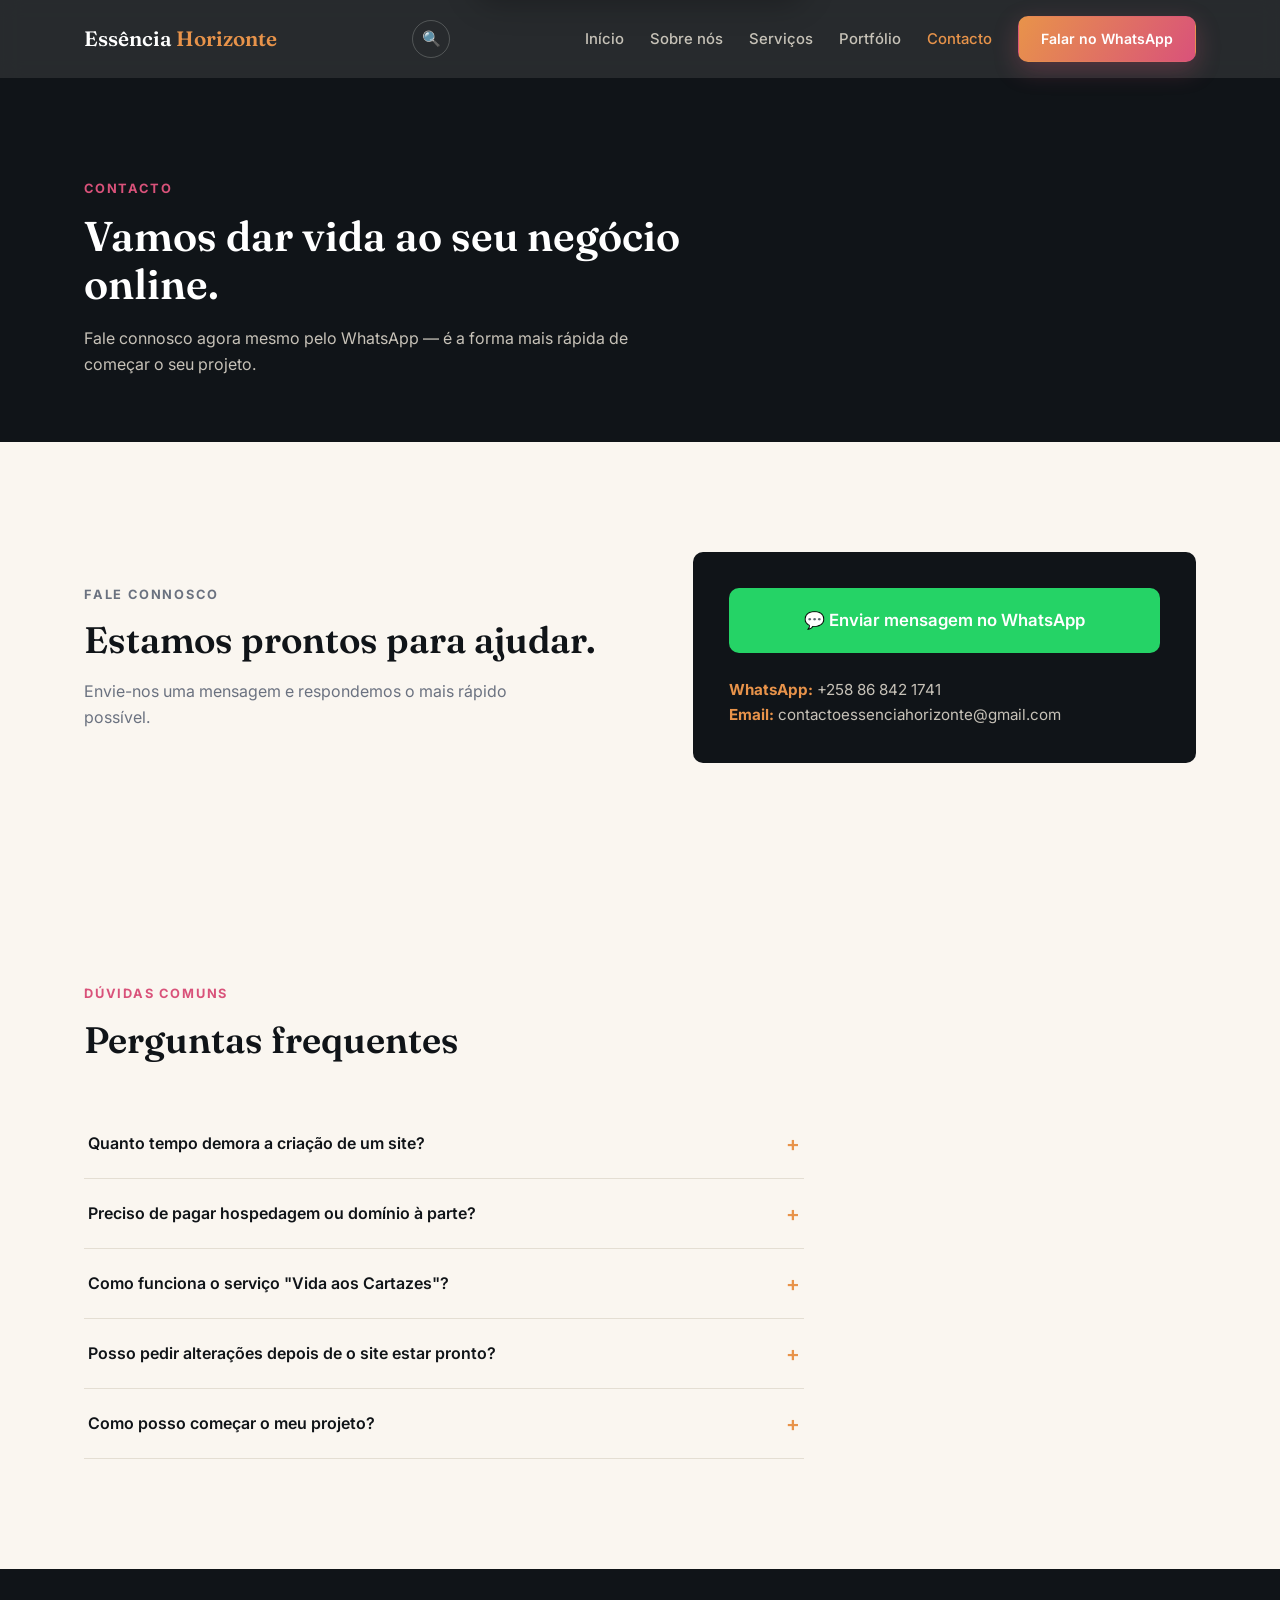
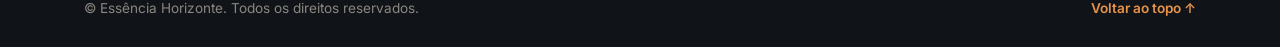
==== contacto.html @ df449568 "Add files via upload" ====
<!DOCTYPE html>
<html lang="pt-MZ">
<head>
<meta charset="UTF-8">
<meta name="viewport" content="width=device-width, initial-scale=1.0">
<title>Contacto — Essência Horizonte</title>
<meta name="description" content="Fale com a Essência Horizonte pelo WhatsApp ou email. Perguntas frequentes sobre os nossos serviços.">
<link rel="preconnect" href="https://fonts.googleapis.com">
<link rel="preconnect" href="https://fonts.gstatic.com" crossorigin>
<link href="https://fonts.googleapis.com/css2?family=Fraunces:opsz,wght@9..144,500;9..144,600&family=Inter:wght@400;500;600;700&display=swap" rel="stylesheet">
<link rel="stylesheet" href="style.css">
</head>
<body>

<div class="boas-vindas" id="boasVindas">
  <span>👋 Bem-vindo(a) à <strong>Essência Horizonte</strong></span>
  <button class="boas-vindas-fechar" id="fecharBoasVindas" aria-label="Fechar mensagem">✕</button>
</div>

<div class="pesquisa-overlay" id="pesquisaOverlay">
  <div class="pesquisa-caixa">
    <div class="pesquisa-input-linha">
      <span aria-hidden="true">🔍</span>
      <input type="text" id="pesquisaInput" placeholder="Pesquisar no site... ex: preços, cartazes, contacto">
      <button class="pesquisa-fechar" id="fecharPesquisa" aria-label="Fechar pesquisa">✕</button>
    </div>
    <p class="pesquisa-etiqueta">Pesquisas frequentes</p>
    <ul class="pesquisa-lista" id="pesquisaLista"></ul>
  </div>
</div>

<header class="site-header" id="topo">
  <div class="container header-inner">
    <a href="index.html" class="logo">Essência <span>Horizonte</span></a>
    <div class="header-acoes">
      <button class="icone-pesquisa" id="abrirPesquisa" aria-label="Abrir pesquisa">🔍</button>
      <button class="menu-toggle" id="menuToggle" aria-label="Abrir menu" aria-expanded="false">
        <span></span><span></span><span></span>
      </button>
    </div>
    <nav class="main-nav" id="mainNav">
      <a href="index.html">Início</a>
      <a href="index.html#sobre">Sobre nós</a>
      <a href="servicos.html">Serviços</a>
      <a href="portfolio.html">Portfólio</a>
      <a href="contacto.html" class="ativo">Contacto</a>
      <a href="#" class="btn btn-primary btn-nav whatsapp-link" target="_blank" rel="noopener">Falar no WhatsApp</a>
    </nav>
  </div>
</header>

<main>

  <section class="pagina-hero">
    <div class="container">
      <p class="eyebrow">Contacto</p>
      <h1>Vamos dar vida ao seu negócio online.</h1>
      <p class="pagina-hero-lead">Fale connosco agora mesmo pelo WhatsApp — é a forma mais rápida de começar o seu projeto.</p>
    </div>
  </section>

  <section class="contacto" id="contacto">
    <div class="container contacto-grid">
      <div class="contacto-texto">
        <p class="eyebrow">Fale connosco</p>
        <h2>Estamos prontos para ajudar.</h2>
        <p>Envie-nos uma mensagem e respondemos o mais rápido possível.</p>
      </div>
      <div class="contacto-card">
        <a href="#" class="btn btn-whatsapp whatsapp-link" target="_blank" rel="noopener">💬 Enviar mensagem no WhatsApp</a>
        <div class="contacto-info">
          <p><strong>WhatsApp:</strong> +258 86 842 1741</p>
          <p><strong>Email:</strong> contactoessenciahorizonte@gmail.com</p>
        </div>
      </div>
    </div>
  </section>

  <section class="faq" id="faq">
    <div class="container">
      <p class="eyebrow">Dúvidas comuns</p>
      <h2>Perguntas frequentes</h2>

      <div class="faq-lista">
        <div class="faq-item">
          <button class="faq-pergunta" aria-expanded="false">
            <span>Quanto tempo demora a criação de um site?</span>
            <span class="faq-icone" aria-hidden="true">+</span>
          </button>
          <div class="faq-resposta"><p>Depende da complexidade do projeto. Depois de percebermos o que o seu negócio precisa, damos-lhe um prazo claro antes de começarmos.</p></div>
        </div>

        <div class="faq-item">
          <button class="faq-pergunta" aria-expanded="false">
            <span>Preciso de pagar hospedagem ou domínio à parte?</span>
            <span class="faq-icone" aria-hidden="true">+</span>
          </button>
          <div class="faq-resposta"><p>Explicamos todas as opções disponíveis antes de avançar, para que saiba exatamente o que está incluído e o que é opcional, sem surpresas.</p></div>
        </div>

        <div class="faq-item">
          <button class="faq-pergunta" aria-expanded="false">
            <span>Como funciona o serviço "Vida aos Cartazes"?</span>
            <span class="faq-icone" aria-hidden="true">+</span>
          </button>
          <div class="faq-resposta"><p>Envia-nos o seu cartaz e, em pouco tempo, devolvemos uma versão animada, pronta para partilhar nas redes sociais e no WhatsApp.</p></div>
        </div>

        <div class="faq-item">
          <button class="faq-pergunta" aria-expanded="false">
            <span>Posso pedir alterações depois de o site estar pronto?</span>
            <span class="faq-icone" aria-hidden="true">+</span>
          </button>
          <div class="faq-resposta"><p>Sim. Continuamos disponíveis após a entrega para ajustes e dúvidas que possam surgir.</p></div>
        </div>

        <div class="faq-item">
          <button class="faq-pergunta" aria-expanded="false">
            <span>Como posso começar o meu projeto?</span>
            <span class="faq-icone" aria-hidden="true">+</span>
          </button>
          <div class="faq-resposta"><p>Basta enviar-nos uma mensagem pelo WhatsApp através do botão no topo do site. Respondemos o mais rápido possível.</p></div>
        </div>
      </div>
    </div>
  </section>

</main>

<footer class="site-footer">
  <div class="container footer-inner">
    <p>&copy; <span id="anoAtual"></span> Essência Horizonte. Todos os direitos reservados.</p>
    <a href="#topo" class="voltar-topo">Voltar ao topo ↑</a>
  </div>
</footer>

<script src="script.js"></script>
</body>
</html>
---- style.css ----
/* =====================================================================
   ESSÊNCIA HORIZONTE — style.css
   -----------------------------------------------------------------
   COMO ESTE FICHEIRO ESTÁ ORGANIZADO (lê isto primeiro):
   1. Variáveis (:root)      → cores e fontes num só lugar
   2. Base                   → estilos gerais do site
   3. Botões
   4. Boas-vindas e Pesquisa (novo)
   5. Cabeçalho / Menu
   6. Hero (secção inicial)
   7. Sobre nós / Equipa / Valores
   8. Serviços (+ animação "cartaz vivo")
   9. Como funciona (novo)
   10. Brevemente
   11. Perguntas frequentes (novo)
   12. Contacto
   13. Rodapé
   14. Responsivo (celular)
   ===================================================================== */


/* ---------------------------------------------------------------
   1. VARIÁVEIS — as mesmas cores de sempre, mude aqui se quiser
   --------------------------------------------------------------- */
:root {
  --tinta: #101418;          /* fundo escuro principal */
  --tinta-2: #171C22;        /* fundo escuro secundário (cartões) */
  --ambar: #E8934A;          /* laranja "nascer do sol" */
  --rosa: #D9527A;           /* rosa "pôr do sol" */
  --papel: #FAF6F0;          /* fundo claro (secções) */
  --branco: #FFFFFF;
  --cinza-texto: #6B7280;
  --cinza-linha: #E4DED3;
  --whatsapp: #25D366;

  --fonte-titulo: "Fraunces", serif;
  --fonte-texto: "Inter", sans-serif;

  --raio: 10px;
  --transicao: 0.25s ease;
}

/* ---------------------------------------------------------------
   2. BASE
   --------------------------------------------------------------- */
* { box-sizing: border-box; margin: 0; padding: 0; }
html { scroll-behavior: smooth; overflow-x: hidden; }

body {
  font-family: var(--fonte-texto);
  color: var(--tinta);
  background: var(--papel);
  line-height: 1.65;
  -webkit-font-smoothing: antialiased;
  overflow-x: hidden;
  width: 100%;
}

.container {
  width: 100%;
  max-width: 1160px;
  margin: 0 auto;
  padding: 0 24px;
}

h1, h2, h3 { font-family: var(--fonte-titulo); line-height: 1.15; }

a { color: inherit; text-decoration: none; }

.eyebrow {
  font-size: 0.8rem;
  font-weight: 700;
  letter-spacing: 0.14em;
  text-transform: uppercase;
  color: var(--rosa);
  margin-bottom: 14px;
}

a:focus-visible, button:focus-visible, [tabindex]:focus-visible {
  outline: 2px solid var(--ambar);
  outline-offset: 3px;
}

/* ---------------------------------------------------------------
   3. BOTÕES
   --------------------------------------------------------------- */
.btn {
  display: inline-flex;
  align-items: center;
  gap: 8px;
  padding: 15px 30px;
  border-radius: var(--raio);
  font-weight: 600;
  font-size: 0.95rem;
  border: 1px solid transparent;
  cursor: pointer;
  transition: transform var(--transicao), background var(--transicao), border-color var(--transicao), box-shadow var(--transicao);
}
.btn:hover { transform: translateY(-2px); }

.btn-primary {
  background: linear-gradient(120deg, var(--ambar), var(--rosa));
  color: var(--branco);
  box-shadow: 0 8px 24px rgba(217, 82, 122, 0.28);
}
.btn-primary:hover { box-shadow: 0 12px 28px rgba(217, 82, 122, 0.4); }

.btn-ghost {
  background: transparent;
  border-color: rgba(255,255,255,0.3);
  color: var(--branco);
}
.btn-ghost:hover { border-color: var(--ambar); color: var(--ambar); }

.btn-whatsapp {
  background: var(--whatsapp);
  color: var(--branco);
  width: 100%;
  justify-content: center;
  font-size: 1.05rem;
  padding: 18px 30px;
}
.btn-whatsapp:hover { background: #1EBE59; }

.btn-nav { padding: 10px 22px; font-size: 0.88rem; }

/* ---------------------------------------------------------------
   4. BOAS-VINDAS E PESQUISA (novo)
   --------------------------------------------------------------- */

/* Faixa de boas-vindas no topo, desaparece sozinha */
.boas-vindas {
  position: fixed;
  top: 14px;
  left: 50%;
  transform: translateX(-50%) translateY(-140%);
  z-index: 300;
  display: flex;
  align-items: center;
  gap: 14px;
  background: var(--tinta);
  color: var(--branco);
  border: 1px solid rgba(232,147,74,0.4);
  padding: 12px 18px;
  border-radius: 999px;
  font-size: 0.9rem;
  font-weight: 500;
  box-shadow: 0 10px 30px rgba(0,0,0,0.25);
  transition: transform 0.5s ease;
  max-width: calc(100vw - 32px);
  white-space: normal;
}
.boas-vindas.mostrar { transform: translateX(-50%) translateY(0); }
.boas-vindas strong { color: var(--ambar); }
.boas-vindas-fechar {
  background: none; border: none; color: #8A8680;
  cursor: pointer; font-size: 0.9rem; line-height: 1;
}
.boas-vindas-fechar:hover { color: var(--branco); }

/* Ícone de pesquisa no cabeçalho */
.header-acoes { display: flex; align-items: center; gap: 12px; }
.icone-pesquisa {
  background: none;
  border: 1px solid rgba(255,255,255,0.2);
  color: var(--branco);
  width: 38px; height: 38px;
  border-radius: 50%;
  cursor: pointer;
  font-size: 0.95rem;
  transition: border-color var(--transicao), transform var(--transicao);
}
.icone-pesquisa:hover { border-color: var(--ambar); transform: scale(1.05); }

/* Caixa de pesquisa em ecrã cheio */
.pesquisa-overlay {
  position: fixed;
  inset: 0;
  z-index: 400;
  background: rgba(16, 20, 24, 0.92);
  backdrop-filter: blur(6px);
  display: flex;
  align-items: flex-start;
  justify-content: center;
  padding: 90px 20px;
  opacity: 0;
  pointer-events: none;
  transition: opacity var(--transicao);
}
.pesquisa-overlay.aberta { opacity: 1; pointer-events: auto; }

.pesquisa-caixa {
  width: 100%;
  max-width: 560px;
  background: var(--tinta-2);
  border: 1px solid rgba(255,255,255,0.08);
  border-radius: var(--raio);
  padding: 22px;
}

.pesquisa-input-linha {
  display: flex;
  align-items: center;
  gap: 12px;
  border-bottom: 1px solid rgba(255,255,255,0.12);
  padding-bottom: 16px;
  margin-bottom: 16px;
}
.pesquisa-input-linha input {
  flex: 1;
  background: none;
  border: none;
  outline: none;
  color: var(--branco);
  font-size: 1.05rem;
  font-family: var(--fonte-texto);
}
.pesquisa-input-linha input::placeholder { color: #6B7280; }
.pesquisa-fechar {
  background: none; border: none; color: #8A8680;
  cursor: pointer; font-size: 1rem;
}
.pesquisa-fechar:hover { color: var(--branco); }

.pesquisa-etiqueta {
  font-size: 0.75rem;
  font-weight: 700;
  letter-spacing: 0.1em;
  text-transform: uppercase;
  color: var(--ambar);
  margin-bottom: 10px;
}

.pesquisa-lista { list-style: none; display: flex; flex-direction: column; gap: 4px; }
.pesquisa-item {
  display: flex;
  align-items: center;
  gap: 10px;
  padding: 12px 10px;
  border-radius: 8px;
  color: #C7C2B8;
  font-size: 0.95rem;
  cursor: pointer;
  transition: background var(--transicao), color var(--transicao);
}
.pesquisa-item:hover, .pesquisa-item.ativo {
  background: rgba(232,147,74,0.12);
  color: var(--branco);
}
.pesquisa-item .pesquisa-item-icone { color: var(--ambar); }

/* ---------------------------------------------------------------
   5. CABEÇALHO / MENU
   --------------------------------------------------------------- */
.site-header {
  position: sticky;
  top: 0;
  z-index: 100;
  background: rgba(16, 20, 24, 0.9);
  backdrop-filter: blur(10px);
}

.header-inner {
  display: flex;
  align-items: center;
  justify-content: space-between;
  height: 78px;
}

.logo {
  font-family: var(--fonte-titulo);
  font-size: 1.3rem;
  font-weight: 600;
  color: var(--branco);
}
.logo span { color: var(--ambar); }

.main-nav { display: flex; align-items: center; gap: 26px; }
.main-nav a:not(.btn) {
  color: #C7C2B8;
  font-size: 0.93rem;
  font-weight: 500;
  transition: color var(--transicao);
  white-space: nowrap;
}
.main-nav a:not(.btn):hover { color: var(--ambar); }
.main-nav a.ativo { color: var(--ambar); }

/* Link "Saber mais" / "Conhecer a equipa" — usado em vários teasers */
.link-saber-mais {
  display: inline-block;
  color: var(--rosa);
  font-size: 0.9rem;
  font-weight: 600;
  margin-top: 4px;
  transition: color var(--transicao);
}
.link-saber-mais:hover { color: var(--ambar); }

/* Cabeçalho simples usado no topo das páginas internas (Sobre, Serviços, Portfólio, Contacto) */
.pagina-hero {
  background: var(--tinta);
  color: var(--branco);
  padding: 100px 0 64px;
}
.pagina-hero h1 { font-size: clamp(1.8rem, 4vw, 2.6rem); font-weight: 600; margin-bottom: 16px; max-width: 720px; }
.pagina-hero-lead { color: #C7C2B8; max-width: 560px; font-size: 1rem; }

/* Teaser "Sobre nós" na página inicial */
.sobre-teaser { padding: 100px 0; }
.sobre-teaser-grid { display: grid; grid-template-columns: 280px 1fr; gap: 48px; align-items: center; }
.foto-frame-pequena { max-width: 280px; }
.sobre-teaser-texto { color: var(--cinza-texto); margin-bottom: 14px; max-width: 480px; }

/* Chamada final de ação, repetida no fim de cada página */
.cta-final {
  background: var(--tinta);
  color: var(--branco);
  padding: 80px 0;
  text-align: center;
}
.cta-final-inner h2 { font-size: clamp(1.4rem, 3vw, 1.9rem); font-weight: 600; margin-bottom: 26px; }
.cta-final-actions { display: flex; gap: 16px; justify-content: center; flex-wrap: wrap; }

/* Página Portfólio */
.portfolio { padding: 90px 0 60px; }
.portfolio-grid { display: grid; grid-template-columns: repeat(3, 1fr); gap: 28px; margin-bottom: 28px; }
.portfolio-card {
  display: block;
  background: var(--tinta);
  color: var(--branco);
  border: 1px solid rgba(255,255,255,0.08);
  border-radius: var(--raio);
  padding: 30px 26px;
  transition: transform var(--transicao), border-color var(--transicao);
}
.portfolio-card:hover { transform: translateY(-4px); border-color: rgba(232,147,74,0.4); }
.portfolio-tag {
  display: inline-block;
  background: rgba(232,147,74,0.15);
  color: var(--ambar);
  font-size: 0.72rem;
  font-weight: 700;
  letter-spacing: 0.08em;
  text-transform: uppercase;
  padding: 4px 12px;
  border-radius: 999px;
  margin-bottom: 16px;
}
.portfolio-card h3 { font-size: 1.2rem; font-weight: 600; margin-bottom: 10px; }
.portfolio-card p { color: #C7C2B8; font-size: 0.9rem; margin-bottom: 16px; }
.portfolio-nota { color: var(--cinza-texto); font-size: 0.85rem; }

.menu-toggle {
  display: none;
  flex-direction: column;
  justify-content: center;
  gap: 5px;
  width: 32px; height: 32px;
  background: none; border: none; cursor: pointer;
}
.menu-toggle span {
  display: block; height: 2px; width: 100%;
  background: var(--branco);
  transition: transform var(--transicao), opacity var(--transicao);
}
.menu-toggle.aberto span:nth-child(1) { transform: translateY(7px) rotate(45deg); }
.menu-toggle.aberto span:nth-child(2) { opacity: 0; }
.menu-toggle.aberto span:nth-child(3) { transform: translateY(-7px) rotate(-45deg); }

/* ---------------------------------------------------------------
   6. HERO
   --------------------------------------------------------------- */
.hero {
  position: relative;
  background: var(--tinta);
  color: var(--branco);
  padding: 120px 0 150px;
  overflow: hidden;
}

.hero-glow {
  position: absolute;
  bottom: -220px;
  left: 50%;
  transform: translateX(-50%);
  width: 900px;
  height: 900px;
  border-radius: 50%;
  background: radial-gradient(circle, rgba(232,147,74,0.35) 0%, rgba(217,82,122,0.12) 45%, transparent 70%);
  animation: respirar 8s ease-in-out infinite;
}
@keyframes respirar {
  0%, 100% { opacity: 0.7; transform: translateX(-50%) scale(1); }
  50% { opacity: 1; transform: translateX(-50%) scale(1.06); }
}

.hero-inner { position: relative; max-width: 700px; }

.hero h1 {
  font-weight: 600;
  font-size: clamp(2.2rem, 5vw, 3.6rem);
  margin-bottom: 24px;
}
.hero h1 .highlight {
  background: linear-gradient(120deg, var(--ambar), var(--rosa));
  -webkit-background-clip: text;
  background-clip: text;
  color: transparent;
}

.hero-lead {
  font-size: 1.08rem;
  color: #C7C2B8;
  max-width: 540px;
  margin-bottom: 38px;
}

.hero-actions { display: flex; gap: 16px; flex-wrap: wrap; }

/* ---------------------------------------------------------------
   7. SOBRE NÓS / EQUIPA / VALORES
   --------------------------------------------------------------- */
.sobre { padding: 110px 0; }

.sobre h2 { font-size: clamp(1.7rem, 3vw, 2.3rem); font-weight: 600; margin-bottom: 18px; max-width: 620px; }
.sobre-intro { color: var(--cinza-texto); max-width: 620px; margin-bottom: 56px; }

.equipa-grid {
  display: grid;
  grid-template-columns: repeat(3, 1fr);
  gap: 32px;
  margin-bottom: 72px;
}

.pessoa-card { text-align: center; }

.foto-frame {
  position: relative;
  width: 100%;
  aspect-ratio: 1 / 1;
  border-radius: var(--raio);
  overflow: hidden;
  background: linear-gradient(135deg, #EFE8DC, #E4DED3);
  margin-bottom: 18px;
  border: 1px dashed var(--cinza-linha);
}
.foto-frame img {
  width: 100%; height: 100%;
  object-fit: cover;
  object-position: top center;
  display: block;
}
.foto-placeholder-texto {
  display: none;
  position: absolute; inset: 0;
  align-items: center; justify-content: center;
  flex-direction: column;
  gap: 4px;
  font-size: 0.82rem;
  color: var(--cinza-texto);
  padding: 16px;
  text-align: center;
}
.foto-placeholder-texto small { color: #A39F94; font-size: 0.72rem; }

.foto-frame.sem-foto img { display: none; }
.foto-frame.sem-foto .foto-placeholder-texto { display: flex; }

.pessoa-card h3 { font-size: 1.1rem; font-weight: 600; margin-bottom: 4px; }
.pessoa-cargo { color: var(--rosa); font-size: 0.88rem; font-weight: 600; }

/* Grelha de valores — gera confiança, estilo agências grandes */
.valores-grid {
  display: grid;
  grid-template-columns: repeat(4, 1fr);
  gap: 24px;
  border-top: 1px solid var(--cinza-linha);
  padding-top: 48px;
}
.valor-item { text-align: left; }
.valor-icone { font-size: 1.6rem; display: block; margin-bottom: 12px; }
.valor-item h4 { font-size: 1rem; font-weight: 600; margin-bottom: 6px; }
.valor-item p { font-size: 0.88rem; color: var(--cinza-texto); }

/* ---------------------------------------------------------------
   8. SERVIÇOS
   --------------------------------------------------------------- */
.servicos { background: var(--tinta); color: var(--branco); padding: 110px 0; }
.servicos h2 { font-size: clamp(1.7rem, 3vw, 2.3rem); font-weight: 600; margin-bottom: 56px; max-width: 640px; }

.servicos-grid {
  display: grid;
  grid-template-columns: 1fr 1fr;
  gap: 28px;
}

.servico-card {
  background: var(--tinta-2);
  border: 1px solid rgba(255,255,255,0.08);
  border-radius: var(--raio);
  padding: 36px;
  transition: border-color var(--transicao), transform var(--transicao);
}
.servico-card:hover { transform: translateY(-4px); border-color: rgba(232,147,74,0.4); }

.servico-destaque { border-color: rgba(217,82,122,0.35); }

.servico-numero {
  font-family: var(--fonte-titulo);
  color: var(--ambar);
  font-size: 0.95rem;
  font-weight: 600;
  margin-bottom: 16px;
}

.servico-card h3 { font-size: 1.35rem; font-weight: 600; margin-bottom: 12px; }
.servico-card > p { color: #C7C2B8; margin-bottom: 20px; }

.servico-lista { list-style: none; display: flex; flex-direction: column; gap: 10px; }
.servico-lista li {
  font-size: 0.9rem;
  color: #C7C2B8;
  padding-left: 22px;
  position: relative;
}
.servico-lista li::before {
  content: "✓";
  position: absolute; left: 0;
  color: var(--ambar);
  font-weight: 700;
}

.cartaz-demo {
  display: flex;
  align-items: center;
  gap: 14px;
  background: var(--tinta);
  border-radius: var(--raio);
  padding: 20px;
  margin-bottom: 24px;
  cursor: pointer;
}

.cartaz-estatico,
.cartaz-animado {
  flex: 1;
  border-radius: 8px;
  padding: 22px 12px;
  text-align: center;
  font-size: 0.82rem;
  font-weight: 600;
  transition: transform var(--transicao), box-shadow var(--transicao);
}

.cartaz-estatico {
  background: #2A2E33;
  color: #8A8680;
  filter: grayscale(1);
}

.cartaz-animado {
  background: linear-gradient(120deg, var(--ambar), var(--rosa));
  color: var(--branco);
  background-size: 200% 200%;
  animation: brilho-cartaz 3s ease infinite;
}
@keyframes brilho-cartaz {
  0% { background-position: 0% 50%; }
  50% { background-position: 100% 50%; }
  100% { background-position: 0% 50%; }
}

.cartaz-seta { color: var(--ambar); font-size: 1.2rem; }

.cartaz-demo:hover .cartaz-animado,
.cartaz-demo:focus-visible .cartaz-animado {
  transform: scale(1.06);
  box-shadow: 0 10px 26px rgba(217, 82, 122, 0.4);
}
.cartaz-demo:hover .cartaz-estatico,
.cartaz-demo:focus-visible .cartaz-estatico {
  transform: scale(0.96);
  opacity: 0.6;
}

/* Exemplo real — foto do cartaz + vídeo clicável */
.exemplo-real-titulo {
  font-size: 0.78rem;
  font-weight: 700;
  letter-spacing: 0.08em;
  text-transform: uppercase;
  color: var(--ambar);
  margin-bottom: 12px;
}

.exemplo-real {
  position: relative;
  width: 100%;
  aspect-ratio: 4 / 3;
  border-radius: var(--raio);
  overflow: hidden;
  background: linear-gradient(135deg, #23272D, #2A2E33);
  border: 1px dashed rgba(255,255,255,0.18);
}

.exemplo-real-media {
  position: absolute;
  inset: 0;
  width: 100%;
  height: 100%;
  object-fit: cover;
  display: block;
}

/* O vídeo começa escondido; aparece quando a pessoa clica em "play" */
#cartazVideo { opacity: 0; pointer-events: none; transition: opacity var(--transicao); }
.exemplo-real.a-tocar #cartazVideo { opacity: 1; pointer-events: auto; }
.exemplo-real.a-tocar #cartazImagem { opacity: 0; }

.exemplo-real-play {
  position: absolute;
  left: 50%; top: 50%;
  transform: translate(-50%, -50%);
  background: rgba(16, 20, 24, 0.75);
  color: var(--branco);
  border: 1px solid rgba(255,255,255,0.3);
  border-radius: 999px;
  padding: 12px 24px;
  font-family: var(--fonte-texto);
  font-size: 0.9rem;
  font-weight: 600;
  cursor: pointer;
  transition: background var(--transicao), transform var(--transicao);
  z-index: 2;
}
.exemplo-real-play:hover { background: var(--tinta); transform: translate(-50%, -50%) scale(1.05); }
.exemplo-real.a-tocar .exemplo-real-play { display: none; }

/* Texto-instrução, só aparece se as imagens ainda não existirem */
.exemplo-real-placeholder-texto {
  display: none;
  position: absolute; inset: 0;
  align-items: center; justify-content: center;
  flex-direction: column;
  gap: 6px;
  text-align: center;
  padding: 20px;
  font-size: 0.8rem;
  color: #8A8680;
  z-index: 1;
}
.exemplo-real-placeholder-texto small { color: #63605A; font-size: 0.7rem; }
.exemplo-real.sem-media .exemplo-real-placeholder-texto { display: flex; }
.exemplo-real.sem-media .exemplo-real-play { display: none; }

/* ---------------------------------------------------------------
   9. COMO FUNCIONA (novo)
   --------------------------------------------------------------- */
.como-funciona { padding: 110px 0; }
.como-funciona h2 { font-size: clamp(1.7rem, 3vw, 2.3rem); font-weight: 600; margin-bottom: 56px; max-width: 620px; }

.passos-grid {
  display: grid;
  grid-template-columns: repeat(4, 1fr);
  gap: 28px;
}

.passo-item {
  background: var(--branco);
  border: 1px solid var(--cinza-linha);
  border-radius: var(--raio);
  padding: 28px 22px;
  position: relative;
}
.passo-numero {
  display: flex;
  align-items: center;
  justify-content: center;
  width: 38px; height: 38px;
  border-radius: 50%;
  background: linear-gradient(120deg, var(--ambar), var(--rosa));
  color: var(--branco);
  font-family: var(--fonte-titulo);
  font-weight: 600;
  margin-bottom: 16px;
}
.passo-item h3 { font-size: 1.05rem; font-weight: 600; margin-bottom: 8px; }
.passo-item p { font-size: 0.88rem; color: var(--cinza-texto); }

/* ---------------------------------------------------------------
   10. BREVEMENTE
   --------------------------------------------------------------- */
.brevemente {
  background: var(--papel);
  padding: 90px 0;
  border-top: 1px solid var(--cinza-linha);
  border-bottom: 1px solid var(--cinza-linha);
}
.brevemente-inner { max-width: 560px; text-align: center; margin: 0 auto; }

.brevemente-badge {
  display: inline-block;
  background: rgba(217, 82, 122, 0.12);
  color: var(--rosa);
  font-size: 0.78rem;
  font-weight: 700;
  letter-spacing: 0.08em;
  text-transform: uppercase;
  padding: 6px 16px;
  border-radius: 999px;
  margin-bottom: 20px;
}
.brevemente h2 { font-size: clamp(1.5rem, 3vw, 2rem); font-weight: 600; margin-bottom: 14px; }
.brevemente p { color: var(--cinza-texto); }

/* ---------------------------------------------------------------
   11. PERGUNTAS FREQUENTES (novo)
   --------------------------------------------------------------- */
.faq { padding: 110px 0; }
.faq h2 { font-size: clamp(1.7rem, 3vw, 2.3rem); font-weight: 600; margin-bottom: 48px; max-width: 620px; }

.faq-lista { max-width: 720px; }

.faq-item {
  border-bottom: 1px solid var(--cinza-linha);
}

.faq-pergunta {
  width: 100%;
  display: flex;
  align-items: center;
  justify-content: space-between;
  gap: 16px;
  background: none;
  border: none;
  text-align: left;
  padding: 22px 4px;
  font-family: var(--fonte-texto);
  font-size: 1rem;
  font-weight: 600;
  color: var(--tinta);
  cursor: pointer;
}
.faq-icone {
  flex-shrink: 0;
  font-size: 1.3rem;
  color: var(--ambar);
  transition: transform var(--transicao);
}
.faq-item.aberto .faq-icone { transform: rotate(45deg); }

.faq-resposta {
  max-height: 0;
  overflow: hidden;
  transition: max-height 0.3s ease;
}
.faq-resposta p {
  color: var(--cinza-texto);
  font-size: 0.94rem;
  padding: 0 4px 22px;
  max-width: 600px;
}

/* ---------------------------------------------------------------
   12. CONTACTO
   --------------------------------------------------------------- */
.contacto { padding: 110px 0; }

.contacto-grid {
  display: grid;
  grid-template-columns: 1.1fr 1fr;
  gap: 56px;
  align-items: center;
}

.contacto-texto h2 { font-size: clamp(1.7rem, 3vw, 2.3rem); font-weight: 600; margin-bottom: 16px; }
.contacto-texto p { color: var(--cinza-texto); max-width: 440px; }

.contacto-card {
  background: var(--tinta);
  border-radius: var(--raio);
  padding: 36px;
  display: flex;
  flex-direction: column;
  gap: 24px;
}

.contacto-info p { color: #C7C2B8; font-size: 0.95rem; }
.contacto-info strong { color: var(--ambar); }

/* ---------------------------------------------------------------
   13. RODAPÉ
   --------------------------------------------------------------- */
.site-footer { background: var(--tinta); color: #8A8680; padding: 28px 0; }
.footer-inner {
  display: flex; justify-content: space-between; align-items: center;
  flex-wrap: wrap; gap: 12px; font-size: 0.85rem;
}
.voltar-topo { color: var(--ambar); font-weight: 600; }

/* ---------------------------------------------------------------
   14. RESPONSIVO — celular
   --------------------------------------------------------------- */
@media (max-width: 900px) {
  .equipa-grid { grid-template-columns: 1fr 1fr; }
  .valores-grid { grid-template-columns: 1fr 1fr; }
  .servicos-grid { grid-template-columns: 1fr; }
  .passos-grid { grid-template-columns: 1fr 1fr; }
  .contacto-grid { grid-template-columns: 1fr; }
  .sobre-teaser-grid { grid-template-columns: 1fr; text-align: center; }
  .foto-frame-pequena { margin: 0 auto; }
  .portfolio-grid { grid-template-columns: 1fr; }
}

@media (max-width: 1024px) {
  .menu-toggle { display: flex; }

  .main-nav {
    position: absolute;
    top: 78px; left: 0; right: 0;
    background: var(--tinta);
    flex-direction: column;
    align-items: stretch;
    gap: 0;
    max-height: 0;
    overflow: hidden;
    transition: max-height var(--transicao);
  }
  .main-nav.aberto { max-height: 420px; overflow-y: auto; }
  .main-nav a:not(.btn) { padding: 16px 24px; border-top: 1px solid rgba(255,255,255,0.08); }
  .main-nav .btn-nav { margin: 14px 24px; }
}

@media (max-width: 640px) {
  .hero { padding: 80px 0 110px; }
  .hero-actions { flex-direction: column; }
  .hero-actions .btn { width: 100%; justify-content: center; }

  .equipa-grid { grid-template-columns: 1fr; max-width: 280px; margin: 0 auto 56px; }
  .valores-grid { grid-template-columns: 1fr; }
  .passos-grid { grid-template-columns: 1fr; }

  .cartaz-demo { flex-direction: column; }
  .cartaz-seta { transform: rotate(90deg); }


  .boas-vindas { font-size: 0.8rem; padding: 10px 14px; text-align: center; }
  .pesquisa-overlay { padding: 70px 16px; }

  .footer-inner { flex-direction: column; text-align: center; }
}
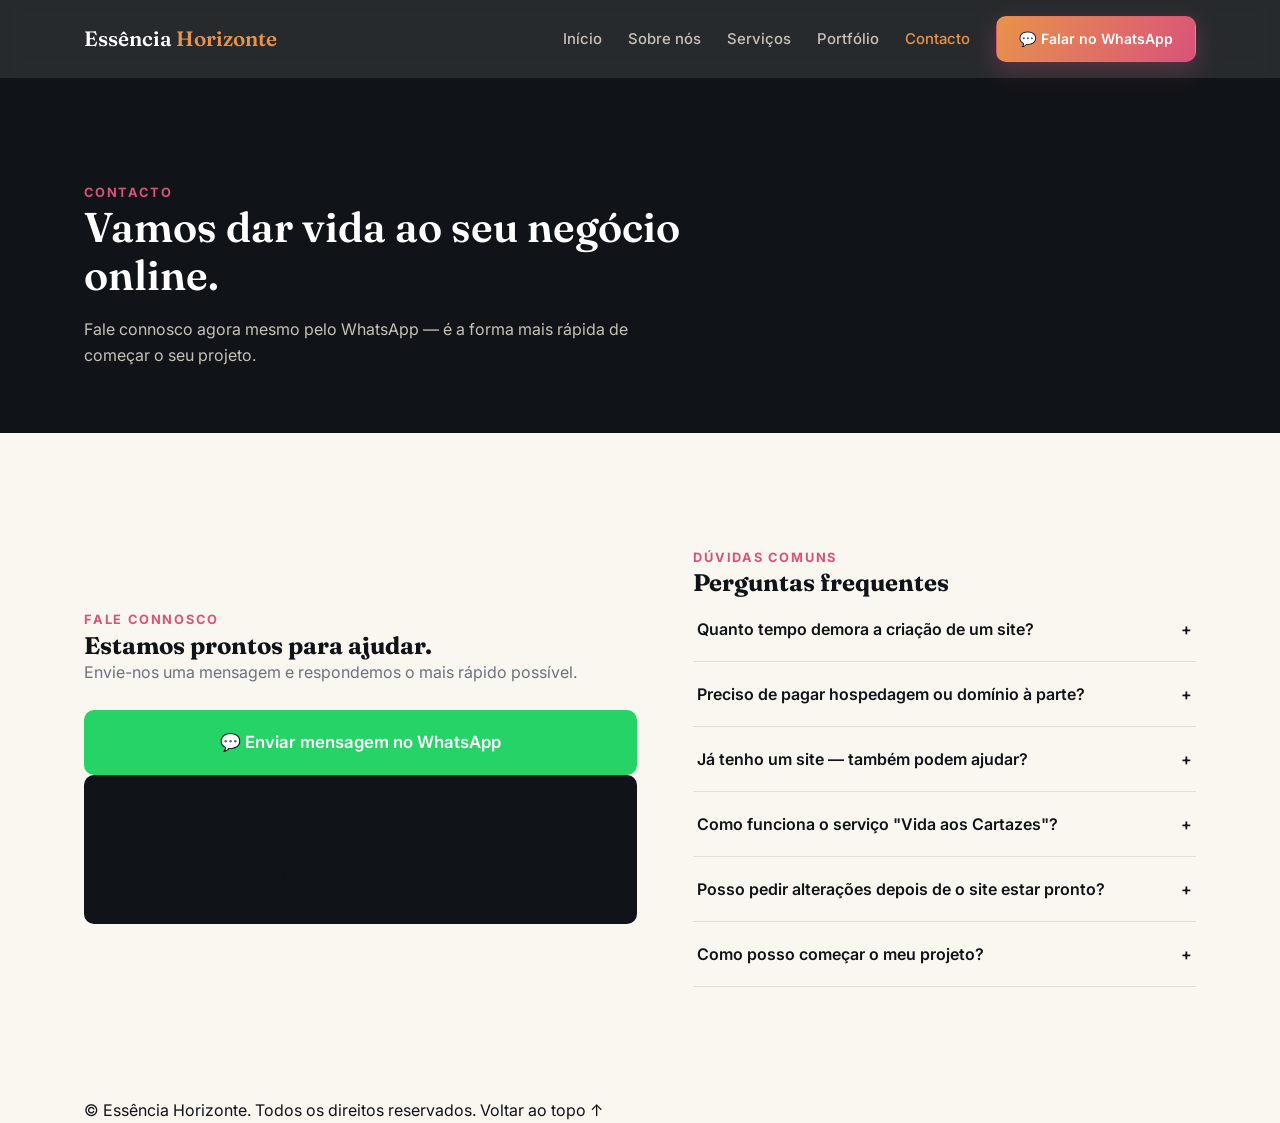
==== commit 8b9b3ccc: "Refactor contacto.html structure and content" ====
--- a/contacto.html
+++ b/contacto.html
@@ -5,47 +5,28 @@
 <meta name="viewport" content="width=device-width, initial-scale=1.0">
 <title>Contacto — Essência Horizonte</title>
 <meta name="description" content="Fale com a Essência Horizonte pelo WhatsApp ou email. Perguntas frequentes sobre os nossos serviços.">
+<meta name="robots" content="index, follow, noai, noimageai">
 <link rel="preconnect" href="https://fonts.googleapis.com">
 <link rel="preconnect" href="https://fonts.gstatic.com" crossorigin>
 <link href="https://fonts.googleapis.com/css2?family=Fraunces:opsz,wght@9..144,500;9..144,600&family=Inter:wght@400;500;600;700&display=swap" rel="stylesheet">
 <link rel="stylesheet" href="style.css">
 </head>
-<body>
+<body id="topo">
 
-<div class="boas-vindas" id="boasVindas">
-  <span>👋 Bem-vindo(a) à <strong>Essência Horizonte</strong></span>
-  <button class="boas-vindas-fechar" id="fecharBoasVindas" aria-label="Fechar mensagem">✕</button>
-</div>
-
-<div class="pesquisa-overlay" id="pesquisaOverlay">
-  <div class="pesquisa-caixa">
-    <div class="pesquisa-input-linha">
-      <span aria-hidden="true">🔍</span>
-      <input type="text" id="pesquisaInput" placeholder="Pesquisar no site... ex: preços, cartazes, contacto">
-      <button class="pesquisa-fechar" id="fecharPesquisa" aria-label="Fechar pesquisa">✕</button>
-    </div>
-    <p class="pesquisa-etiqueta">Pesquisas frequentes</p>
-    <ul class="pesquisa-lista" id="pesquisaLista"></ul>
-  </div>
-</div>
-
-<header class="site-header" id="topo">
+<header class="site-header">
   <div class="container header-inner">
-    <a href="index.html" class="logo">Essência <span>Horizonte</span></a>
-    <div class="header-acoes">
-      <button class="icone-pesquisa" id="abrirPesquisa" aria-label="Abrir pesquisa">🔍</button>
-      <button class="menu-toggle" id="menuToggle" aria-label="Abrir menu" aria-expanded="false">
-        <span></span><span></span><span></span>
-      </button>
-    </div>
-    <nav class="main-nav" id="mainNav">
+    <a class="logo" href="index.html">Essência <span>Horizonte</span></a>
+    <nav class="main-nav" id="main-nav">
       <a href="index.html">Início</a>
       <a href="index.html#sobre">Sobre nós</a>
       <a href="servicos.html">Serviços</a>
       <a href="portfolio.html">Portfólio</a>
       <a href="contacto.html" class="ativo">Contacto</a>
-      <a href="#" class="btn btn-primary btn-nav whatsapp-link" target="_blank" rel="noopener">Falar no WhatsApp</a>
+      <a class="btn btn-primary btn-nav" href="https://wa.me/258868421741" target="_blank" rel="noopener">💬 Falar no WhatsApp</a>
     </nav>
+    <button class="menu-toggle" id="menu-toggle" aria-label="Abrir menu" aria-expanded="false" aria-controls="main-nav">
+      <span></span><span></span><span></span>
+    </button>
   </div>
 </header>
 
@@ -53,73 +34,53 @@
 
   <section class="pagina-hero">
     <div class="container">
-      <p class="eyebrow">Contacto</p>
+      <span class="eyebrow">Contacto</span>
       <h1>Vamos dar vida ao seu negócio online.</h1>
       <p class="pagina-hero-lead">Fale connosco agora mesmo pelo WhatsApp — é a forma mais rápida de começar o seu projeto.</p>
     </div>
   </section>
 
-  <section class="contacto" id="contacto">
+  <section class="contacto">
     <div class="container contacto-grid">
-      <div class="contacto-texto">
-        <p class="eyebrow">Fale connosco</p>
+      <div>
+        <span class="eyebrow">Fale connosco</span>
         <h2>Estamos prontos para ajudar.</h2>
-        <p>Envie-nos uma mensagem e respondemos o mais rápido possível.</p>
-      </div>
-      <div class="contacto-card">
-        <a href="#" class="btn btn-whatsapp whatsapp-link" target="_blank" rel="noopener">💬 Enviar mensagem no WhatsApp</a>
-        <div class="contacto-info">
-          <p><strong>WhatsApp:</strong> +258 86 842 1741</p>
-          <p><strong>Email:</strong> contactoessenciahorizonte@gmail.com</p>
+        <p style="color:var(--cinza-texto); margin-bottom:24px;">Envie-nos uma mensagem e respondemos o mais rápido possível.</p>
+        <a class="btn btn-whatsapp" href="https://wa.me/258868421741" target="_blank" rel="noopener">💬 Enviar mensagem no WhatsApp</a>
+        <div class="contacto-card">
+          <div class="contacto-linha"><span>WhatsApp</span><strong>+258 86 842 1741</strong></div>
+          <div class="contacto-linha"><span>Email</span><strong>contactoessenciahorizonte@gmail.com</strong></div>
         </div>
       </div>
-    </div>
-  </section>
 
-  <section class="faq" id="faq">
-    <div class="container">
-      <p class="eyebrow">Dúvidas comuns</p>
-      <h2>Perguntas frequentes</h2>
-
-      <div class="faq-lista">
-        <div class="faq-item">
-          <button class="faq-pergunta" aria-expanded="false">
-            <span>Quanto tempo demora a criação de um site?</span>
-            <span class="faq-icone" aria-hidden="true">+</span>
-          </button>
-          <div class="faq-resposta"><p>Depende da complexidade do projeto. Depois de percebermos o que o seu negócio precisa, damos-lhe um prazo claro antes de começarmos.</p></div>
-        </div>
-
-        <div class="faq-item">
-          <button class="faq-pergunta" aria-expanded="false">
-            <span>Preciso de pagar hospedagem ou domínio à parte?</span>
-            <span class="faq-icone" aria-hidden="true">+</span>
-          </button>
-          <div class="faq-resposta"><p>Explicamos todas as opções disponíveis antes de avançar, para que saiba exatamente o que está incluído e o que é opcional, sem surpresas.</p></div>
-        </div>
-
-        <div class="faq-item">
-          <button class="faq-pergunta" aria-expanded="false">
-            <span>Como funciona o serviço "Vida aos Cartazes"?</span>
-            <span class="faq-icone" aria-hidden="true">+</span>
-          </button>
-          <div class="faq-resposta"><p>Envia-nos o seu cartaz e, em pouco tempo, devolvemos uma versão animada, pronta para partilhar nas redes sociais e no WhatsApp.</p></div>
-        </div>
-
-        <div class="faq-item">
-          <button class="faq-pergunta" aria-expanded="false">
-            <span>Posso pedir alterações depois de o site estar pronto?</span>
-            <span class="faq-icone" aria-hidden="true">+</span>
-          </button>
-          <div class="faq-resposta"><p>Sim. Continuamos disponíveis após a entrega para ajustes e dúvidas que possam surgir.</p></div>
-        </div>
-
-        <div class="faq-item">
-          <button class="faq-pergunta" aria-expanded="false">
-            <span>Como posso começar o meu projeto?</span>
-            <span class="faq-icone" aria-hidden="true">+</span>
-          </button>
-          <div class="faq-resposta"><p>Basta enviar-nos uma mensagem pelo WhatsApp através do botão no topo do site. Respondemos o mais rápido possível.</p></div>
+      <div>
+        <span class="eyebrow">Dúvidas comuns</span>
+        <h2>Perguntas frequentes</h2>
+        <div class="faq-lista">
+          <div class="faq-item">
+            <button class="faq-pergunta">Quanto tempo demora a criação de um site?<span class="mais">+</span></button>
+            <div class="faq-resposta"><p>Depende da complexidade do projeto. Depois de percebermos o que o seu negócio precisa, damos-lhe um prazo claro antes de começarmos.</p></div>
+          </div>
+          <div class="faq-item">
+            <button class="faq-pergunta">Preciso de pagar hospedagem ou domínio à parte?<span class="mais">+</span></button>
+            <div class="faq-resposta"><p>Explicamos todas as opções disponíveis antes de avançar, para que saiba exatamente o que está incluído e o que é opcional, sem surpresas.</p></div>
+          </div>
+          <div class="faq-item">
+            <button class="faq-pergunta">Já tenho um site — também podem ajudar?<span class="mais">+</span></button>
+            <div class="faq-resposta"><p>Sim. Fazemos o upgrade do que já existe — visual, velocidade e organização — sem precisar de recomeçar do zero.</p></div>
+          </div>
+          <div class="faq-item">
+            <button class="faq-pergunta">Como funciona o serviço "Vida aos Cartazes"?<span class="mais">+</span></button>
+            <div class="faq-resposta"><p>Envia-nos o seu cartaz e, em pouco tempo, devolvemos uma versão animada, pronta para partilhar nas redes sociais e no WhatsApp.</p></div>
+          </div>
+          <div class="faq-item">
+            <button class="faq-pergunta">Posso pedir alterações depois de o site estar pronto?<span class="mais">+</span></button>
+            <div class="faq-resposta"><p>Sim. Continuamos disponíveis após a entrega para ajustes e dúvidas que possam surgir.</p></div>
+          </div>
+          <div class="faq-item">
+            <button class="faq-pergunta">Como posso começar o meu projeto?<span class="mais">+</span></button>
+            <div class="faq-resposta"><p>Basta enviar-nos uma mensagem pelo WhatsApp através do botão no topo do site. Respondemos o mais rápido possível.</p></div>
+          </div>
         </div>
       </div>
     </div>
@@ -127,10 +88,10 @@
 
 </main>
 
-<footer class="site-footer">
-  <div class="container footer-inner">
-    <p>&copy; <span id="anoAtual"></span> Essência Horizonte. Todos os direitos reservados.</p>
-    <a href="#topo" class="voltar-topo">Voltar ao topo ↑</a>
+<footer class="rodape">
+  <div class="container rodape-inner">
+    <span>© <span data-ano></span> Essência Horizonte. Todos os direitos reservados.</span>
+    <a href="#topo">Voltar ao topo ↑</a>
   </div>
 </footer>
 
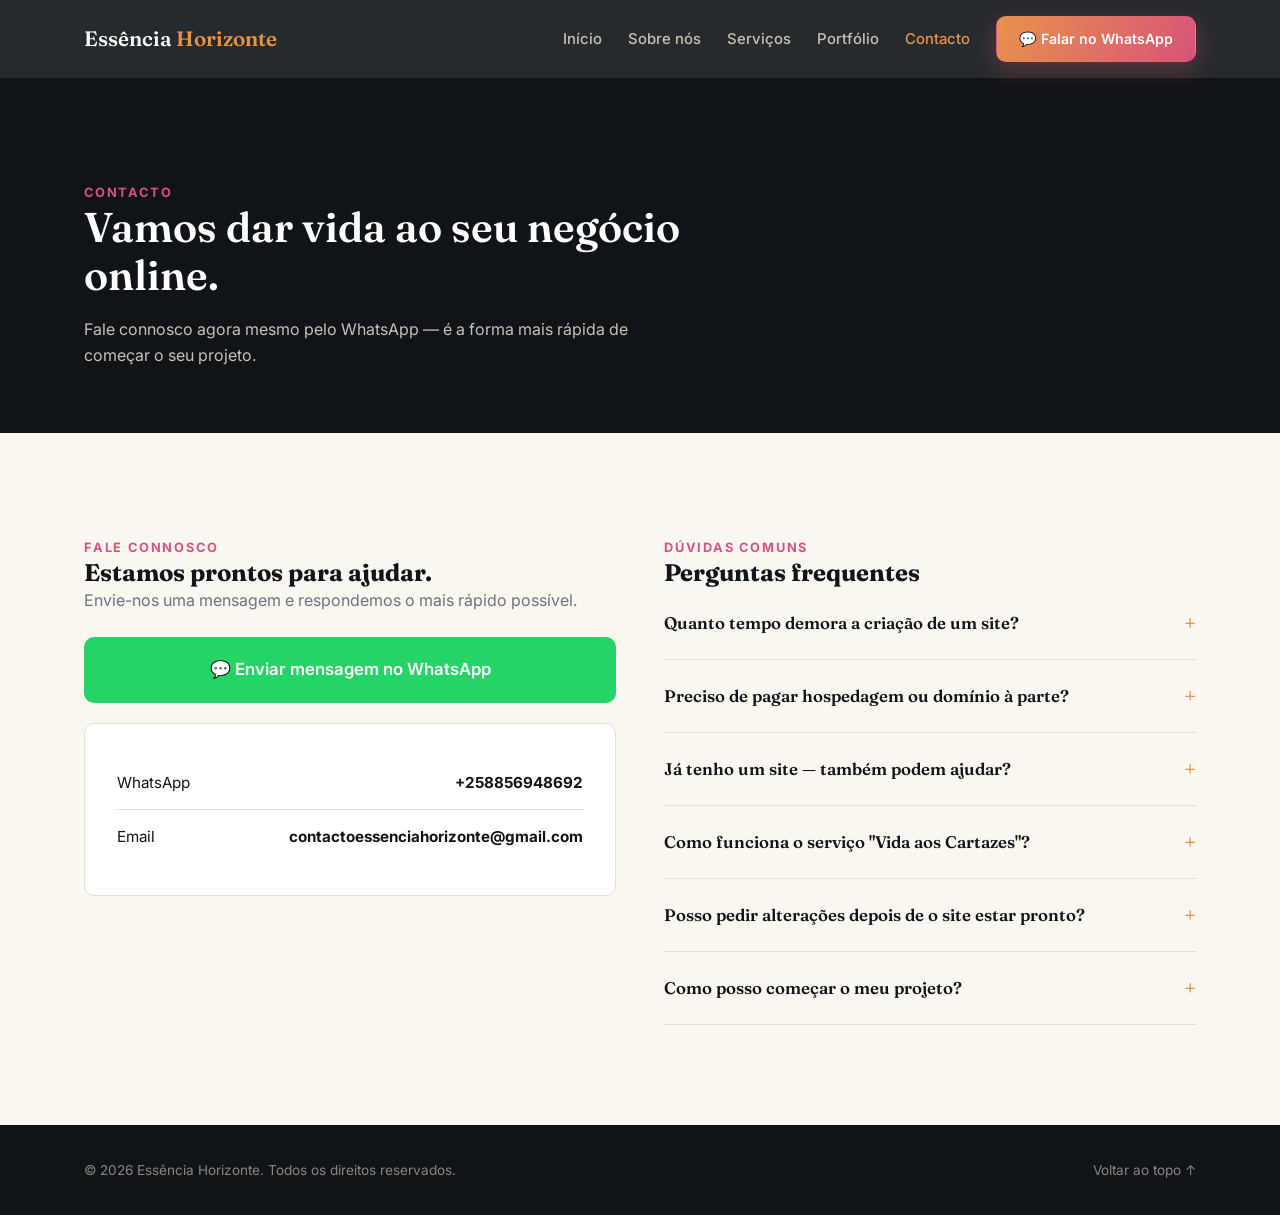
==== commit 460418c3: "Atualizar o contacto.html" ====
--- a/contacto.html
+++ b/contacto.html
@@ -22,7 +22,7 @@
       <a href="servicos.html">Serviços</a>
       <a href="portfolio.html">Portfólio</a>
       <a href="contacto.html" class="ativo">Contacto</a>
-      <a class="btn btn-primary btn-nav" href="https://wa.me/258868421741" target="_blank" rel="noopener">💬 Falar no WhatsApp</a>
+      <a class="btn btn-primary btn-nav" href="https://wa.me/258856948692" target="_blank" rel="noopener">💬 Falar no WhatsApp</a>
     </nav>
     <button class="menu-toggle" id="menu-toggle" aria-label="Abrir menu" aria-expanded="false" aria-controls="main-nav">
       <span></span><span></span><span></span>
@@ -46,9 +46,9 @@
         <span class="eyebrow">Fale connosco</span>
         <h2>Estamos prontos para ajudar.</h2>
         <p style="color:var(--cinza-texto); margin-bottom:24px;">Envie-nos uma mensagem e respondemos o mais rápido possível.</p>
-        <a class="btn btn-whatsapp" href="https://wa.me/258868421741" target="_blank" rel="noopener">💬 Enviar mensagem no WhatsApp</a>
+        <a class="btn btn-whatsapp" href="https://wa.me/258856948692" target="_blank" rel="noopener">💬 Enviar mensagem no WhatsApp</a>
         <div class="contacto-card">
-          <div class="contacto-linha"><span>WhatsApp</span><strong>+258 86 842 1741</strong></div>
+          <div class="contacto-linha"><span>WhatsApp</span><strong>+258856948692</strong></div>
           <div class="contacto-linha"><span>Email</span><strong>contactoessenciahorizonte@gmail.com</strong></div>
         </div>
       </div>
--- a/style.css
+++ b/style.css
@@ -1,33 +1,13 @@
 /* =====================================================================
    ESSÊNCIA HORIZONTE — style.css
-   -----------------------------------------------------------------
-   COMO ESTE FICHEIRO ESTÁ ORGANIZADO (lê isto primeiro):
-   1. Variáveis (:root)      → cores e fontes num só lugar
-   2. Base                   → estilos gerais do site
-   3. Botões
-   4. Boas-vindas e Pesquisa (novo)
-   5. Cabeçalho / Menu
-   6. Hero (secção inicial)
-   7. Sobre nós / Equipa / Valores
-   8. Serviços (+ animação "cartaz vivo")
-   9. Como funciona (novo)
-   10. Brevemente
-   11. Perguntas frequentes (novo)
-   12. Contacto
-   13. Rodapé
-   14. Responsivo (celular)
    ===================================================================== */
 
-
-/* ---------------------------------------------------------------
-   1. VARIÁVEIS — as mesmas cores de sempre, mude aqui se quiser
-   --------------------------------------------------------------- */
 :root {
-  --tinta: #101418;          /* fundo escuro principal */
-  --tinta-2: #171C22;        /* fundo escuro secundário (cartões) */
-  --ambar: #E8934A;          /* laranja "nascer do sol" */
-  --rosa: #D9527A;           /* rosa "pôr do sol" */
-  --papel: #FAF6F0;          /* fundo claro (secções) */
+  --tinta: #101418;
+  --tinta-2: #171C22;
+  --ambar: #E8934A;
+  --rosa: #D9527A;
+  --papel: #FAF6F0;
   --branco: #FFFFFF;
   --cinza-texto: #6B7280;
   --cinza-linha: #E4DED3;
@@ -40,9 +20,7 @@
   --transicao: 0.25s ease;
 }
 
-/* ---------------------------------------------------------------
-   2. BASE
-   --------------------------------------------------------------- */
+/* Base */
 * { box-sizing: border-box; margin: 0; padding: 0; }
 html { scroll-behavior: smooth; overflow-x: hidden; }
 
@@ -56,16 +34,11 @@
   width: 100%;
 }
 
-.container {
-  width: 100%;
-  max-width: 1160px;
-  margin: 0 auto;
-  padding: 0 24px;
-}
+.container { width: 100%; max-width: 1160px; margin: 0 auto; padding: 0 24px; }
 
 h1, h2, h3 { font-family: var(--fonte-titulo); line-height: 1.15; }
-
 a { color: inherit; text-decoration: none; }
+img { max-width: 100%; display: block; }
 
 .eyebrow {
   font-size: 0.8rem;
@@ -81,9 +54,11 @@
   outline-offset: 3px;
 }
 
-/* ---------------------------------------------------------------
-   3. BOTÕES
-   --------------------------------------------------------------- */
+@media (prefers-reduced-motion: reduce) {
+  * { animation-duration: 0.001ms !important; transition-duration: 0.001ms !important; }
+}
+
+/* Botões */
 .btn {
   display: inline-flex;
   align-items: center;
@@ -112,6 +87,13 @@
 }
 .btn-ghost:hover { border-color: var(--ambar); color: var(--ambar); }
 
+.btn-ghost-claro {
+  background: transparent;
+  border-color: var(--cinza-linha);
+  color: var(--tinta);
+}
+.btn-ghost-claro:hover { border-color: var(--rosa); color: var(--rosa); }
+
 .btn-whatsapp {
   background: var(--whatsapp);
   color: var(--branco);
@@ -124,134 +106,7 @@
 
 .btn-nav { padding: 10px 22px; font-size: 0.88rem; }
 
-/* ---------------------------------------------------------------
-   4. BOAS-VINDAS E PESQUISA (novo)
-   --------------------------------------------------------------- */
-
-/* Faixa de boas-vindas no topo, desaparece sozinha */
-.boas-vindas {
-  position: fixed;
-  top: 14px;
-  left: 50%;
-  transform: translateX(-50%) translateY(-140%);
-  z-index: 300;
-  display: flex;
-  align-items: center;
-  gap: 14px;
-  background: var(--tinta);
-  color: var(--branco);
-  border: 1px solid rgba(232,147,74,0.4);
-  padding: 12px 18px;
-  border-radius: 999px;
-  font-size: 0.9rem;
-  font-weight: 500;
-  box-shadow: 0 10px 30px rgba(0,0,0,0.25);
-  transition: transform 0.5s ease;
-  max-width: calc(100vw - 32px);
-  white-space: normal;
-}
-.boas-vindas.mostrar { transform: translateX(-50%) translateY(0); }
-.boas-vindas strong { color: var(--ambar); }
-.boas-vindas-fechar {
-  background: none; border: none; color: #8A8680;
-  cursor: pointer; font-size: 0.9rem; line-height: 1;
-}
-.boas-vindas-fechar:hover { color: var(--branco); }
-
-/* Ícone de pesquisa no cabeçalho */
-.header-acoes { display: flex; align-items: center; gap: 12px; }
-.icone-pesquisa {
-  background: none;
-  border: 1px solid rgba(255,255,255,0.2);
-  color: var(--branco);
-  width: 38px; height: 38px;
-  border-radius: 50%;
-  cursor: pointer;
-  font-size: 0.95rem;
-  transition: border-color var(--transicao), transform var(--transicao);
-}
-.icone-pesquisa:hover { border-color: var(--ambar); transform: scale(1.05); }
-
-/* Caixa de pesquisa em ecrã cheio */
-.pesquisa-overlay {
-  position: fixed;
-  inset: 0;
-  z-index: 400;
-  background: rgba(16, 20, 24, 0.92);
-  backdrop-filter: blur(6px);
-  display: flex;
-  align-items: flex-start;
-  justify-content: center;
-  padding: 90px 20px;
-  opacity: 0;
-  pointer-events: none;
-  transition: opacity var(--transicao);
-}
-.pesquisa-overlay.aberta { opacity: 1; pointer-events: auto; }
-
-.pesquisa-caixa {
-  width: 100%;
-  max-width: 560px;
-  background: var(--tinta-2);
-  border: 1px solid rgba(255,255,255,0.08);
-  border-radius: var(--raio);
-  padding: 22px;
-}
-
-.pesquisa-input-linha {
-  display: flex;
-  align-items: center;
-  gap: 12px;
-  border-bottom: 1px solid rgba(255,255,255,0.12);
-  padding-bottom: 16px;
-  margin-bottom: 16px;
-}
-.pesquisa-input-linha input {
-  flex: 1;
-  background: none;
-  border: none;
-  outline: none;
-  color: var(--branco);
-  font-size: 1.05rem;
-  font-family: var(--fonte-texto);
-}
-.pesquisa-input-linha input::placeholder { color: #6B7280; }
-.pesquisa-fechar {
-  background: none; border: none; color: #8A8680;
-  cursor: pointer; font-size: 1rem;
-}
-.pesquisa-fechar:hover { color: var(--branco); }
-
-.pesquisa-etiqueta {
-  font-size: 0.75rem;
-  font-weight: 700;
-  letter-spacing: 0.1em;
-  text-transform: uppercase;
-  color: var(--ambar);
-  margin-bottom: 10px;
-}
-
-.pesquisa-lista { list-style: none; display: flex; flex-direction: column; gap: 4px; }
-.pesquisa-item {
-  display: flex;
-  align-items: center;
-  gap: 10px;
-  padding: 12px 10px;
-  border-radius: 8px;
-  color: #C7C2B8;
-  font-size: 0.95rem;
-  cursor: pointer;
-  transition: background var(--transicao), color var(--transicao);
-}
-.pesquisa-item:hover, .pesquisa-item.ativo {
-  background: rgba(232,147,74,0.12);
-  color: var(--branco);
-}
-.pesquisa-item .pesquisa-item-icone { color: var(--ambar); }
-
-/* ---------------------------------------------------------------
-   5. CABEÇALHO / MENU
-   --------------------------------------------------------------- */
+/* Cabeçalho / Menu */
 .site-header {
   position: sticky;
   top: 0;
@@ -260,96 +115,14 @@
   backdrop-filter: blur(10px);
 }
 
-.header-inner {
-  display: flex;
-  align-items: center;
-  justify-content: space-between;
-  height: 78px;
-}
-
-.logo {
-  font-family: var(--fonte-titulo);
-  font-size: 1.3rem;
-  font-weight: 600;
-  color: var(--branco);
-}
+.header-inner { display: flex; align-items: center; justify-content: space-between; height: 78px; }
+
+.logo { font-family: var(--fonte-titulo); font-size: 1.3rem; font-weight: 600; color: var(--branco); }
 .logo span { color: var(--ambar); }
 
 .main-nav { display: flex; align-items: center; gap: 26px; }
-.main-nav a:not(.btn) {
-  color: #C7C2B8;
-  font-size: 0.93rem;
-  font-weight: 500;
-  transition: color var(--transicao);
-  white-space: nowrap;
-}
-.main-nav a:not(.btn):hover { color: var(--ambar); }
-.main-nav a.ativo { color: var(--ambar); }
-
-/* Link "Saber mais" / "Conhecer a equipa" — usado em vários teasers */
-.link-saber-mais {
-  display: inline-block;
-  color: var(--rosa);
-  font-size: 0.9rem;
-  font-weight: 600;
-  margin-top: 4px;
-  transition: color var(--transicao);
-}
-.link-saber-mais:hover { color: var(--ambar); }
-
-/* Cabeçalho simples usado no topo das páginas internas (Sobre, Serviços, Portfólio, Contacto) */
-.pagina-hero {
-  background: var(--tinta);
-  color: var(--branco);
-  padding: 100px 0 64px;
-}
-.pagina-hero h1 { font-size: clamp(1.8rem, 4vw, 2.6rem); font-weight: 600; margin-bottom: 16px; max-width: 720px; }
-.pagina-hero-lead { color: #C7C2B8; max-width: 560px; font-size: 1rem; }
-
-/* Teaser "Sobre nós" na página inicial */
-.sobre-teaser { padding: 100px 0; }
-.sobre-teaser-grid { display: grid; grid-template-columns: 280px 1fr; gap: 48px; align-items: center; }
-.foto-frame-pequena { max-width: 280px; }
-.sobre-teaser-texto { color: var(--cinza-texto); margin-bottom: 14px; max-width: 480px; }
-
-/* Chamada final de ação, repetida no fim de cada página */
-.cta-final {
-  background: var(--tinta);
-  color: var(--branco);
-  padding: 80px 0;
-  text-align: center;
-}
-.cta-final-inner h2 { font-size: clamp(1.4rem, 3vw, 1.9rem); font-weight: 600; margin-bottom: 26px; }
-.cta-final-actions { display: flex; gap: 16px; justify-content: center; flex-wrap: wrap; }
-
-/* Página Portfólio */
-.portfolio { padding: 90px 0 60px; }
-.portfolio-grid { display: grid; grid-template-columns: repeat(3, 1fr); gap: 28px; margin-bottom: 28px; }
-.portfolio-card {
-  display: block;
-  background: var(--tinta);
-  color: var(--branco);
-  border: 1px solid rgba(255,255,255,0.08);
-  border-radius: var(--raio);
-  padding: 30px 26px;
-  transition: transform var(--transicao), border-color var(--transicao);
-}
-.portfolio-card:hover { transform: translateY(-4px); border-color: rgba(232,147,74,0.4); }
-.portfolio-tag {
-  display: inline-block;
-  background: rgba(232,147,74,0.15);
-  color: var(--ambar);
-  font-size: 0.72rem;
-  font-weight: 700;
-  letter-spacing: 0.08em;
-  text-transform: uppercase;
-  padding: 4px 12px;
-  border-radius: 999px;
-  margin-bottom: 16px;
-}
-.portfolio-card h3 { font-size: 1.2rem; font-weight: 600; margin-bottom: 10px; }
-.portfolio-card p { color: #C7C2B8; font-size: 0.9rem; margin-bottom: 16px; }
-.portfolio-nota { color: var(--cinza-texto); font-size: 0.85rem; }
+.main-nav a:not(.btn) { color: #C7C2B8; font-size: 0.93rem; font-weight: 500; transition: color var(--transicao); white-space: nowrap; }
+.main-nav a:not(.btn):hover, .main-nav a.ativo { color: var(--ambar); }
 
 .menu-toggle {
   display: none;
@@ -359,33 +132,24 @@
   width: 32px; height: 32px;
   background: none; border: none; cursor: pointer;
 }
-.menu-toggle span {
-  display: block; height: 2px; width: 100%;
-  background: var(--branco);
-  transition: transform var(--transicao), opacity var(--transicao);
-}
+.menu-toggle span { display: block; height: 2px; width: 100%; background: var(--branco); transition: transform var(--transicao), opacity var(--transicao); }
 .menu-toggle.aberto span:nth-child(1) { transform: translateY(7px) rotate(45deg); }
 .menu-toggle.aberto span:nth-child(2) { opacity: 0; }
 .menu-toggle.aberto span:nth-child(3) { transform: translateY(-7px) rotate(-45deg); }
 
-/* ---------------------------------------------------------------
-   6. HERO
-   --------------------------------------------------------------- */
-.hero {
-  position: relative;
-  background: var(--tinta);
-  color: var(--branco);
-  padding: 120px 0 150px;
-  overflow: hidden;
-}
+/* Cabeçalho simples das páginas internas */
+.pagina-hero { background: var(--tinta); color: var(--branco); padding: 100px 0 64px; }
+.pagina-hero h1 { font-size: clamp(1.8rem, 4vw, 2.6rem); font-weight: 600; margin-bottom: 16px; max-width: 720px; }
+.pagina-hero-lead { color: #C7C2B8; max-width: 560px; font-size: 1rem; }
+
+/* Hero da página inicial */
+.hero { position: relative; background: var(--tinta); color: var(--branco); padding: 120px 0 150px; overflow: hidden; }
 
 .hero-glow {
   position: absolute;
-  bottom: -220px;
-  left: 50%;
+  bottom: -220px; left: 50%;
   transform: translateX(-50%);
-  width: 900px;
-  height: 900px;
+  width: 900px; height: 900px;
   border-radius: 50%;
   background: radial-gradient(circle, rgba(232,147,74,0.35) 0%, rgba(217,82,122,0.12) 45%, transparent 70%);
   animation: respirar 8s ease-in-out infinite;
@@ -396,457 +160,252 @@
 }
 
 .hero-inner { position: relative; max-width: 700px; }
-
-.hero h1 {
-  font-weight: 600;
-  font-size: clamp(2.2rem, 5vw, 3.6rem);
-  margin-bottom: 24px;
-}
+.hero h1 { font-weight: 600; font-size: clamp(2.2rem, 5vw, 3.6rem); margin-bottom: 24px; }
 .hero h1 .highlight {
   background: linear-gradient(120deg, var(--ambar), var(--rosa));
-  -webkit-background-clip: text;
-  background-clip: text;
-  color: transparent;
-}
-
-.hero-lead {
-  font-size: 1.08rem;
-  color: #C7C2B8;
-  max-width: 540px;
-  margin-bottom: 38px;
-}
-
+  -webkit-background-clip: text; background-clip: text; color: transparent;
+}
+.hero-lead { font-size: 1.08rem; color: #C7C2B8; max-width: 540px; margin-bottom: 38px; }
 .hero-actions { display: flex; gap: 16px; flex-wrap: wrap; }
 
-/* ---------------------------------------------------------------
-   7. SOBRE NÓS / EQUIPA / VALORES
-   --------------------------------------------------------------- */
-.sobre { padding: 110px 0; }
-
-.sobre h2 { font-size: clamp(1.7rem, 3vw, 2.3rem); font-weight: 600; margin-bottom: 18px; max-width: 620px; }
-.sobre-intro { color: var(--cinza-texto); max-width: 620px; margin-bottom: 56px; }
+/* Sobre nós / Equipa / Valores */
+/* EQUIPA — COMPUTADOR */
 
 .equipa-grid {
   display: grid;
-  grid-template-columns: repeat(3, 1fr);
+  grid-template-columns: repeat(3, minmax(0, 1fr));
+  grid-template-areas:
+    ". fundador ."
+    "membro2 membro3 membro4";
   gap: 32px;
   margin-bottom: 72px;
 }
 
-.pessoa-card { text-align: center; }
+.pessoa-card {
+  text-align: center;
+  min-width: 0;
+}
+
+.pessoa-card:nth-child(1) {
+  grid-area: fundador;
+}
+
+.pessoa-card:nth-child(2) {
+  grid-area: membro2;
+}
+
+.pessoa-card:nth-child(3) {
+  grid-area: membro3;
+}
+
+.pessoa-card:nth-child(4) {
+  grid-area: membro4;
+}
 
 .foto-frame {
-  position: relative;
   width: 100%;
   aspect-ratio: 1 / 1;
-  border-radius: var(--raio);
   overflow: hidden;
-  background: linear-gradient(135deg, #EFE8DC, #E4DED3);
+  border-radius: 10px;
   margin-bottom: 18px;
-  border: 1px dashed var(--cinza-linha);
-}
+  background: #E4DED3;
+}
+
 .foto-frame img {
-  width: 100%; height: 100%;
-  object-fit: cover;
-  object-position: top center;
-  display: block;
-}
-.foto-placeholder-texto {
-  display: none;
-  position: absolute; inset: 0;
-  align-items: center; justify-content: center;
-  flex-direction: column;
-  gap: 4px;
-  font-size: 0.82rem;
-  color: var(--cinza-texto);
-  padding: 16px;
-  text-align: center;
-}
-.foto-placeholder-texto small { color: #A39F94; font-size: 0.72rem; }
-
-.foto-frame.sem-foto img { display: none; }
-.foto-frame.sem-foto .foto-placeholder-texto { display: flex; }
-
-.pessoa-card h3 { font-size: 1.1rem; font-weight: 600; margin-bottom: 4px; }
-.pessoa-cargo { color: var(--rosa); font-size: 0.88rem; font-weight: 600; }
-
-/* Grelha de valores — gera confiança, estilo agências grandes */
-.valores-grid {
-  display: grid;
-  grid-template-columns: repeat(4, 1fr);
-  gap: 24px;
-  border-top: 1px solid var(--cinza-linha);
-  padding-top: 48px;
-}
-.valor-item { text-align: left; }
-.valor-icone { font-size: 1.6rem; display: block; margin-bottom: 12px; }
-.valor-item h4 { font-size: 1rem; font-weight: 600; margin-bottom: 6px; }
-.valor-item p { font-size: 0.88rem; color: var(--cinza-texto); }
-
-/* ---------------------------------------------------------------
-   8. SERVIÇOS
-   --------------------------------------------------------------- */
+  width: 100%;
+  height: 100%;
+  object-fit: contain;
+  object-position: center center;
+}
+/* EQUIPA — CELULAR */
+
+@media (max-width: 760px) {
+
+  .equipa-grid {
+    grid-template-columns: minmax(0, 1fr);
+    grid-template-areas:
+      "fundador"
+      "membro2"
+      "membro3"
+      "membro4";
+
+    width: 100%;
+    max-width: 340px;
+    margin-left: auto;
+    margin-right: auto;
+    gap: 36px;
+  }
+
+  .pessoa-card {
+    width: 100%;
+    text-align: center;
+  }
+
+  .foto-frame {
+    width: 100%;
+    margin-left: auto;
+    margin-right: auto;
+  }
+
+}
+
+/* Teaser "Sobre nós" na página inicial */
+.sobre-teaser { padding: 100px 0; }
+.sobre-teaser-grid { display: grid; grid-template-columns: 280px 1fr; gap: 48px; align-items: center; }
+.sobre-teaser-texto { color: var(--cinza-texto); margin-bottom: 14px; max-width: 480px; }
+.link-saber-mais { display: inline-block; color: var(--rosa); font-size: 0.9rem; font-weight: 600; margin-top: 4px; transition: color var(--transicao); }
+.link-saber-mais:hover { color: var(--ambar); }
+
+/* Serviços */
 .servicos { background: var(--tinta); color: var(--branco); padding: 110px 0; }
 .servicos h2 { font-size: clamp(1.7rem, 3vw, 2.3rem); font-weight: 600; margin-bottom: 56px; max-width: 640px; }
-
-.servicos-grid {
-  display: grid;
-  grid-template-columns: 1fr 1fr;
-  gap: 28px;
-}
-
-.servico-card {
-  background: var(--tinta-2);
-  border: 1px solid rgba(255,255,255,0.08);
-  border-radius: var(--raio);
-  padding: 36px;
-  transition: border-color var(--transicao), transform var(--transicao);
-}
+.servicos-grid { display: grid; grid-template-columns: 1fr 1fr; gap: 28px; }
+
+.servico-card { background: var(--tinta-2); border: 1px solid rgba(255,255,255,0.08); border-radius: var(--raio); padding: 36px; transition: border-color var(--transicao), transform var(--transicao); }
 .servico-card:hover { transform: translateY(-4px); border-color: rgba(232,147,74,0.4); }
-
 .servico-destaque { border-color: rgba(217,82,122,0.35); }
 
-.servico-numero {
-  font-family: var(--fonte-titulo);
-  color: var(--ambar);
-  font-size: 0.95rem;
-  font-weight: 600;
-  margin-bottom: 16px;
-}
-
+.servico-numero { font-family: var(--fonte-titulo); color: var(--ambar); font-size: 0.95rem; font-weight: 600; margin-bottom: 16px; }
 .servico-card h3 { font-size: 1.35rem; font-weight: 600; margin-bottom: 12px; }
 .servico-card > p { color: #C7C2B8; margin-bottom: 20px; }
 
 .servico-lista { list-style: none; display: flex; flex-direction: column; gap: 10px; }
-.servico-lista li {
-  font-size: 0.9rem;
-  color: #C7C2B8;
-  padding-left: 22px;
-  position: relative;
-}
-.servico-lista li::before {
-  content: "✓";
-  position: absolute; left: 0;
+.servico-lista li { font-size: 0.9rem; color: #C7C2B8; padding-left: 22px; position: relative; }
+.servico-lista li::before { content: "✓"; position: absolute; left: 0; color: var(--ambar); font-weight: 700; }
+
+.tag-discreta {
+  display: inline-block;
+  font-size: 0.78rem;
   color: var(--ambar);
-  font-weight: 700;
-}
-
-.cartaz-demo {
-  display: flex;
-  align-items: center;
-  gap: 14px;
-  background: var(--tinta);
-  border-radius: var(--raio);
-  padding: 20px;
-  margin-bottom: 24px;
-  cursor: pointer;
-}
-
-.cartaz-estatico,
-.cartaz-animado {
-  flex: 1;
-  border-radius: 8px;
-  padding: 22px 12px;
-  text-align: center;
-  font-size: 0.82rem;
+  background: rgba(232,147,74,0.14);
+  padding: 5px 14px;
+  border-radius: 999px;
+  margin-top: 4px;
   font-weight: 600;
-  transition: transform var(--transicao), box-shadow var(--transicao);
-}
-
-.cartaz-estatico {
-  background: #2A2E33;
-  color: #8A8680;
-  filter: grayscale(1);
-}
-
+}
+
+/* Cartaz estático vs. animado */
+.cartaz-demo { display: flex; align-items: center; gap: 14px; background: var(--tinta); border-radius: var(--raio); padding: 20px; margin-bottom: 24px; cursor: pointer; }
+.cartaz-estatico, .cartaz-animado { flex: 1; border-radius: 8px; padding: 22px 12px; text-align: center; font-size: 0.82rem; font-weight: 600; transition: transform var(--transicao), box-shadow var(--transicao); }
+.cartaz-estatico { background: #2A2E33; color: #8A8680; filter: grayscale(1); }
 .cartaz-animado {
   background: linear-gradient(120deg, var(--ambar), var(--rosa));
   color: var(--branco);
   background-size: 200% 200%;
   animation: brilho-cartaz 3s ease infinite;
 }
-@keyframes brilho-cartaz {
-  0% { background-position: 0% 50%; }
-  50% { background-position: 100% 50%; }
-  100% { background-position: 0% 50%; }
-}
-
+@keyframes brilho-cartaz { 0% { background-position: 0% 50%; } 50% { background-position: 100% 50%; } 100% { background-position: 0% 50%; } }
 .cartaz-seta { color: var(--ambar); font-size: 1.2rem; }
-
-.cartaz-demo:hover .cartaz-animado,
-.cartaz-demo:focus-visible .cartaz-animado {
-  transform: scale(1.06);
-  box-shadow: 0 10px 26px rgba(217, 82, 122, 0.4);
-}
-.cartaz-demo:hover .cartaz-estatico,
-.cartaz-demo:focus-visible .cartaz-estatico {
-  transform: scale(0.96);
-  opacity: 0.6;
-}
-
-/* Exemplo real — foto do cartaz + vídeo clicável */
-.exemplo-real-titulo {
-  font-size: 0.78rem;
-  font-weight: 700;
-  letter-spacing: 0.08em;
-  text-transform: uppercase;
-  color: var(--ambar);
-  margin-bottom: 12px;
-}
-
-.exemplo-real {
+.cartaz-demo:hover .cartaz-animado, .cartaz-demo:focus-visible .cartaz-animado { transform: scale(1.06); box-shadow: 0 10px 26px rgba(217, 82, 122, 0.4); }
+.cartaz-demo:hover .cartaz-estatico, .cartaz-demo:focus-visible .cartaz-estatico { transform: scale(0.96); opacity: 0.6; }
+
+/* Bloco "Brevemente" com desfoque (substitui o exemplo em vídeo) */
+.brevemente-card {
   position: relative;
-  width: 100%;
-  aspect-ratio: 4 / 3;
   border-radius: var(--raio);
   overflow: hidden;
-  background: linear-gradient(135deg, #23272D, #2A2E33);
-  border: 1px dashed rgba(255,255,255,0.18);
-}
-
-.exemplo-real-media {
-  position: absolute;
-  inset: 0;
-  width: 100%;
-  height: 100%;
-  object-fit: cover;
-  display: block;
-}
-
-/* O vídeo começa escondido; aparece quando a pessoa clica em "play" */
-#cartazVideo { opacity: 0; pointer-events: none; transition: opacity var(--transicao); }
-.exemplo-real.a-tocar #cartazVideo { opacity: 1; pointer-events: auto; }
-.exemplo-real.a-tocar #cartazImagem { opacity: 0; }
-
-.exemplo-real-play {
-  position: absolute;
-  left: 50%; top: 50%;
-  transform: translate(-50%, -50%);
-  background: rgba(16, 20, 24, 0.75);
-  color: var(--branco);
-  border: 1px solid rgba(255,255,255,0.3);
-  border-radius: 999px;
-  padding: 12px 24px;
-  font-family: var(--fonte-texto);
-  font-size: 0.9rem;
-  font-weight: 600;
-  cursor: pointer;
-  transition: background var(--transicao), transform var(--transicao);
-  z-index: 2;
-}
-.exemplo-real-play:hover { background: var(--tinta); transform: translate(-50%, -50%) scale(1.05); }
-.exemplo-real.a-tocar .exemplo-real-play { display: none; }
-
-/* Texto-instrução, só aparece se as imagens ainda não existirem */
-.exemplo-real-placeholder-texto {
-  display: none;
-  position: absolute; inset: 0;
-  align-items: center; justify-content: center;
-  flex-direction: column;
-  gap: 6px;
-  text-align: center;
-  padding: 20px;
-  font-size: 0.8rem;
-  color: #8A8680;
-  z-index: 1;
-}
-.exemplo-real-placeholder-texto small { color: #63605A; font-size: 0.7rem; }
-.exemplo-real.sem-media .exemplo-real-placeholder-texto { display: flex; }
-.exemplo-real.sem-media .exemplo-real-play { display: none; }
-
-/* ---------------------------------------------------------------
-   9. COMO FUNCIONA (novo)
-   --------------------------------------------------------------- */
-.como-funciona { padding: 110px 0; }
-.como-funciona h2 { font-size: clamp(1.7rem, 3vw, 2.3rem); font-weight: 600; margin-bottom: 56px; max-width: 620px; }
-
-.passos-grid {
-  display: grid;
-  grid-template-columns: repeat(4, 1fr);
-  gap: 28px;
-}
-
-.passo-item {
-  background: var(--branco);
-  border: 1px solid var(--cinza-linha);
-  border-radius: var(--raio);
-  padding: 28px 22px;
-  position: relative;
-}
-.passo-numero {
-  display: flex;
-  align-items: center;
-  justify-content: center;
-  width: 38px; height: 38px;
-  border-radius: 50%;
-  background: linear-gradient(120deg, var(--ambar), var(--rosa));
-  color: var(--branco);
-  font-family: var(--fonte-titulo);
-  font-weight: 600;
-  margin-bottom: 16px;
-}
-.passo-item h3 { font-size: 1.05rem; font-weight: 600; margin-bottom: 8px; }
-.passo-item p { font-size: 0.88rem; color: var(--cinza-texto); }
-
-/* ---------------------------------------------------------------
-   10. BREVEMENTE
-   --------------------------------------------------------------- */
-.brevemente {
-  background: var(--papel);
-  padding: 90px 0;
-  border-top: 1px solid var(--cinza-linha);
-  border-bottom: 1px solid var(--cinza-linha);
-}
-.brevemente-inner { max-width: 560px; text-align: center; margin: 0 auto; }
-
+  min-height: 200px;
+  display: flex; align-items: center; justify-content: center;
+  background:
+    radial-gradient(circle at 25% 25%, rgba(232,147,74,0.4), transparent 55%),
+    radial-gradient(circle at 75% 75%, rgba(217,82,122,0.4), transparent 55%),
+    var(--tinta-2);
+  border: 1px solid rgba(255,255,255,0.08);
+}
+.brevemente-card::before { content: ""; position: absolute; inset: 0; backdrop-filter: blur(16px); -webkit-backdrop-filter: blur(16px); background: rgba(16,20,24,0.3); }
+.brevemente-texto { position: relative; z-index: 1; text-align: center; padding: 1rem 1.4rem; }
 .brevemente-badge {
   display: inline-block;
-  background: rgba(217, 82, 122, 0.12);
+  background: rgba(217, 82, 122, 0.18);
   color: var(--rosa);
   font-size: 0.78rem;
   font-weight: 700;
   letter-spacing: 0.08em;
   text-transform: uppercase;
-  padding: 6px 16px;
+  padding: 5px 14px;
   border-radius: 999px;
-  margin-bottom: 20px;
-}
-.brevemente h2 { font-size: clamp(1.5rem, 3vw, 2rem); font-weight: 600; margin-bottom: 14px; }
-.brevemente p { color: var(--cinza-texto); }
-
-/* ---------------------------------------------------------------
-   11. PERGUNTAS FREQUENTES (novo)
-   --------------------------------------------------------------- */
-.faq { padding: 110px 0; }
-.faq h2 { font-size: clamp(1.7rem, 3vw, 2.3rem); font-weight: 600; margin-bottom: 48px; max-width: 620px; }
-
-.faq-lista { max-width: 720px; }
-
-.faq-item {
-  border-bottom: 1px solid var(--cinza-linha);
-}
-
+  margin-bottom: 12px;
+}
+.brevemente-texto p { color: #C7C2B8; font-size: 0.9rem; margin-top: 6px; }
+
+/* Como funciona */
+.como-funciona { padding: 110px 0; }
+.como-funciona h2 { font-size: clamp(1.7rem, 3vw, 2.3rem); font-weight: 600; margin-bottom: 56px; max-width: 620px; }
+.passos-grid { display: grid; grid-template-columns: repeat(4, 1fr); gap: 28px; }
+.passo-item { background: var(--branco); border: 1px solid var(--cinza-linha); border-radius: var(--raio); padding: 28px 22px; }
+.passo-numero {
+  display: flex; align-items: center; justify-content: center;
+  width: 38px; height: 38px; border-radius: 50%;
+  background: linear-gradient(120deg, var(--ambar), var(--rosa));
+  color: var(--branco); font-family: var(--fonte-titulo); font-weight: 600;
+  margin-bottom: 16px;
+}
+.passo-item h3 { font-size: 1.05rem; font-weight: 600; margin-bottom: 8px; }
+.passo-item p { font-size: 0.88rem; color: var(--cinza-texto); }
+
+/* Perguntas frequentes */
+.perguntas { padding: 100px 0; }
+.perguntas h2 { font-size: clamp(1.7rem, 3vw, 2.3rem); font-weight: 600; margin-bottom: 40px; max-width: 620px; }
+.faq-lista { max-width: 760px; }
+.faq-item { border-bottom: 1px solid var(--cinza-linha); }
 .faq-pergunta {
-  width: 100%;
-  display: flex;
-  align-items: center;
-  justify-content: space-between;
-  gap: 16px;
-  background: none;
-  border: none;
-  text-align: left;
-  padding: 22px 4px;
-  font-family: var(--fonte-texto);
-  font-size: 1rem;
-  font-weight: 600;
-  color: var(--tinta);
-  cursor: pointer;
-}
-.faq-icone {
-  flex-shrink: 0;
-  font-size: 1.3rem;
-  color: var(--ambar);
-  transition: transform var(--transicao);
-}
-.faq-item.aberto .faq-icone { transform: rotate(45deg); }
-
-.faq-resposta {
-  max-height: 0;
-  overflow: hidden;
-  transition: max-height 0.3s ease;
-}
-.faq-resposta p {
-  color: var(--cinza-texto);
-  font-size: 0.94rem;
-  padding: 0 4px 22px;
-  max-width: 600px;
-}
-
-/* ---------------------------------------------------------------
-   12. CONTACTO
-   --------------------------------------------------------------- */
-.contacto { padding: 110px 0; }
-
-.contacto-grid {
-  display: grid;
-  grid-template-columns: 1.1fr 1fr;
-  gap: 56px;
-  align-items: center;
-}
-
-.contacto-texto h2 { font-size: clamp(1.7rem, 3vw, 2.3rem); font-weight: 600; margin-bottom: 16px; }
-.contacto-texto p { color: var(--cinza-texto); max-width: 440px; }
-
-.contacto-card {
-  background: var(--tinta);
-  border-radius: var(--raio);
-  padding: 36px;
-  display: flex;
-  flex-direction: column;
-  gap: 24px;
-}
-
-.contacto-info p { color: #C7C2B8; font-size: 0.95rem; }
-.contacto-info strong { color: var(--ambar); }
-
-/* ---------------------------------------------------------------
-   13. RODAPÉ
-   --------------------------------------------------------------- */
-.site-footer { background: var(--tinta); color: #8A8680; padding: 28px 0; }
-.footer-inner {
-  display: flex; justify-content: space-between; align-items: center;
-  flex-wrap: wrap; gap: 12px; font-size: 0.85rem;
-}
-.voltar-topo { color: var(--ambar); font-weight: 600; }
-
-/* ---------------------------------------------------------------
-   14. RESPONSIVO — celular
-   --------------------------------------------------------------- */
-@media (max-width: 900px) {
-  .equipa-grid { grid-template-columns: 1fr 1fr; }
-  .valores-grid { grid-template-columns: 1fr 1fr; }
+  width: 100%; text-align: left; background: none; border: none; cursor: pointer;
+  padding: 22px 0; display: flex; justify-content: space-between; align-items: center;
+  font-family: var(--fonte-titulo); font-size: 1.05rem; font-weight: 600; color: var(--tinta);
+}
+.faq-pergunta .mais { color: var(--ambar); font-size: 1.4rem; transition: transform var(--transicao); flex: none; margin-left: 16px; }
+.faq-item.aberto .faq-pergunta .mais { transform: rotate(45deg); }
+.faq-resposta { max-height: 0; overflow: hidden; transition: max-height 0.3s ease; }
+.faq-item.aberto .faq-resposta { max-height: 260px; }
+.faq-resposta p { color: var(--cinza-texto); padding-bottom: 22px; font-size: 0.94rem; }
+
+/* Contacto */
+.contacto { padding: 100px 0; }
+.contacto-grid { display: grid; grid-template-columns: 1fr 1fr; gap: 48px; }
+.contacto-card { background: var(--branco); border: 1px solid var(--cinza-linha); border-radius: var(--raio); padding: 32px; margin-top: 20px; }
+.contacto-linha { display: flex; justify-content: space-between; padding: 14px 0; border-top: 1px solid var(--cinza-linha); font-size: 0.95rem; }
+.contacto-linha:first-child { border-top: none; }
+.contacto-linha strong { color: var(--tinta); }
+
+/* Portfólio */
+.portfolio { padding: 90px 0 60px; }
+.portfolio-grid { display: grid; grid-template-columns: repeat(3, 1fr); gap: 28px; margin-bottom: 28px; }
+.portfolio-card { display: block; background: var(--tinta); color: var(--branco); border: 1px solid rgba(255,255,255,0.08); border-radius: var(--raio); padding: 30px 26px; transition: transform var(--transicao), border-color var(--transicao); }
+.portfolio-card:hover { transform: translateY(-4px); border-color: rgba(232,147,74,0.4); }
+.portfolio-tag { display: inline-block; background: rgba(232,147,74,0.15); color: var(--ambar); font-size: 0.72rem; font-weight: 700; letter-spacing: 0.08em; text-transform: uppercase; padding: 4px 12px; border-radius: 999px; margin-bottom: 16px; }
+.portfolio-card h3 { font-size: 1.2rem; font-weight: 600; margin-bottom: 10px; }
+.portfolio-card p { color: #C7C2B8; font-size: 0.9rem; margin-bottom: 16px; }
+.portfolio-nota { color: var(--cinza-texto); font-size: 0.85rem; }
+
+/* Chamada final de ação */
+.cta-final { background: var(--tinta); color: var(--branco); padding: 80px 0; text-align: center; }
+.cta-final-inner h2 { font-size: clamp(1.4rem, 3vw, 1.9rem); font-weight: 600; margin-bottom: 26px; }
+.cta-final-actions { display: flex; gap: 16px; justify-content: center; flex-wrap: wrap; }
+
+/* Rodapé */
+.rodape { background: var(--tinta); color: #8A8680; padding: 34px 0; }
+.rodape-inner { display: flex; flex-wrap: wrap; gap: 14px; align-items: center; justify-content: space-between; font-size: 0.85rem; }
+.rodape-inner a:hover { color: var(--branco); }
+
+/* Responsivo */
+@media (max-width: 980px) {
+  .equipa-grid, .valores-grid, .passos-grid, .portfolio-grid { grid-template-columns: repeat(2, 1fr); }
   .servicos-grid { grid-template-columns: 1fr; }
-  .passos-grid { grid-template-columns: 1fr 1fr; }
-  .contacto-grid { grid-template-columns: 1fr; }
-  .sobre-teaser-grid { grid-template-columns: 1fr; text-align: center; }
-  .foto-frame-pequena { margin: 0 auto; }
-  .portfolio-grid { grid-template-columns: 1fr; }
-}
-
-@media (max-width: 1024px) {
+  .sobre-teaser-grid, .contacto-grid { grid-template-columns: 1fr; }
+}
+
+@media (max-width: 760px) {
   .menu-toggle { display: flex; }
-
   .main-nav {
-    position: absolute;
-    top: 78px; left: 0; right: 0;
+    position: absolute; top: 78px; left: 0; right: 0;
     background: var(--tinta);
-    flex-direction: column;
-    align-items: stretch;
-    gap: 0;
-    max-height: 0;
-    overflow: hidden;
-    transition: max-height var(--transicao);
+    flex-direction: column; align-items: stretch;
+    padding: 8px 24px 24px;
+    display: none;
   }
-  .main-nav.aberto { max-height: 420px; overflow-y: auto; }
-  .main-nav a:not(.btn) { padding: 16px 24px; border-top: 1px solid rgba(255,255,255,0.08); }
-  .main-nav .btn-nav { margin: 14px 24px; }
-}
-
-@media (max-width: 640px) {
-  .hero { padding: 80px 0 110px; }
-  .hero-actions { flex-direction: column; }
-  .hero-actions .btn { width: 100%; justify-content: center; }
-
-  .equipa-grid { grid-template-columns: 1fr; max-width: 280px; margin: 0 auto 56px; }
-  .valores-grid { grid-template-columns: 1fr; }
-  .passos-grid { grid-template-columns: 1fr; }
-
-  .cartaz-demo { flex-direction: column; }
-  .cartaz-seta { transform: rotate(90deg); }
-
-
-  .boas-vindas { font-size: 0.8rem; padding: 10px 14px; text-align: center; }
-  .pesquisa-overlay { padding: 70px 16px; }
-
-  .footer-inner { flex-direction: column; text-align: center; }
-}
+  .main-nav.aberto { display: flex; }
+  .main-nav a:not(.btn) { padding: 14px 0; border-bottom: 1px solid rgba(255,255,255,0.08); }
+  .main-nav .btn { margin-top: 14px; justify-content: center; }
+  .equipa-grid, .valores-grid, .passos-grid, .portfolio-grid { grid-template-columns: 1fr; }
+  .hero { padding: 100px 0 110px; }
+}
